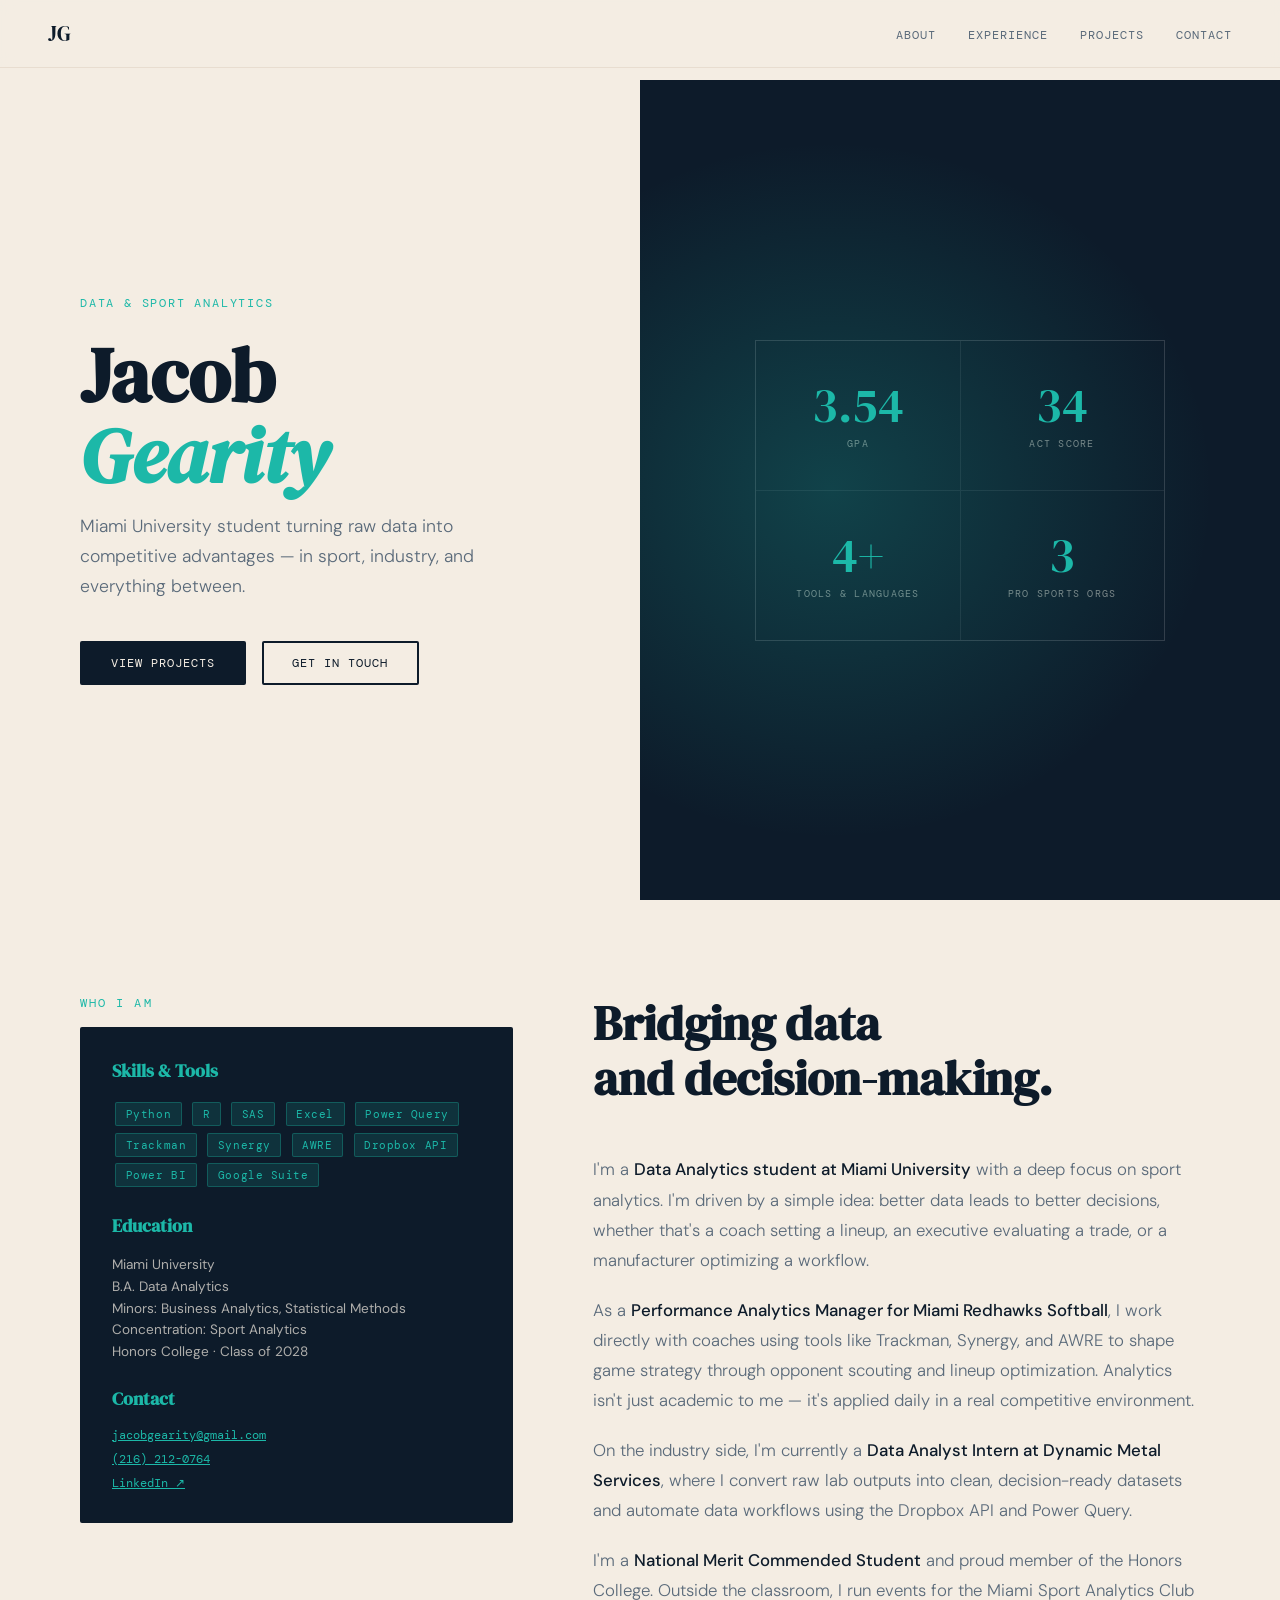
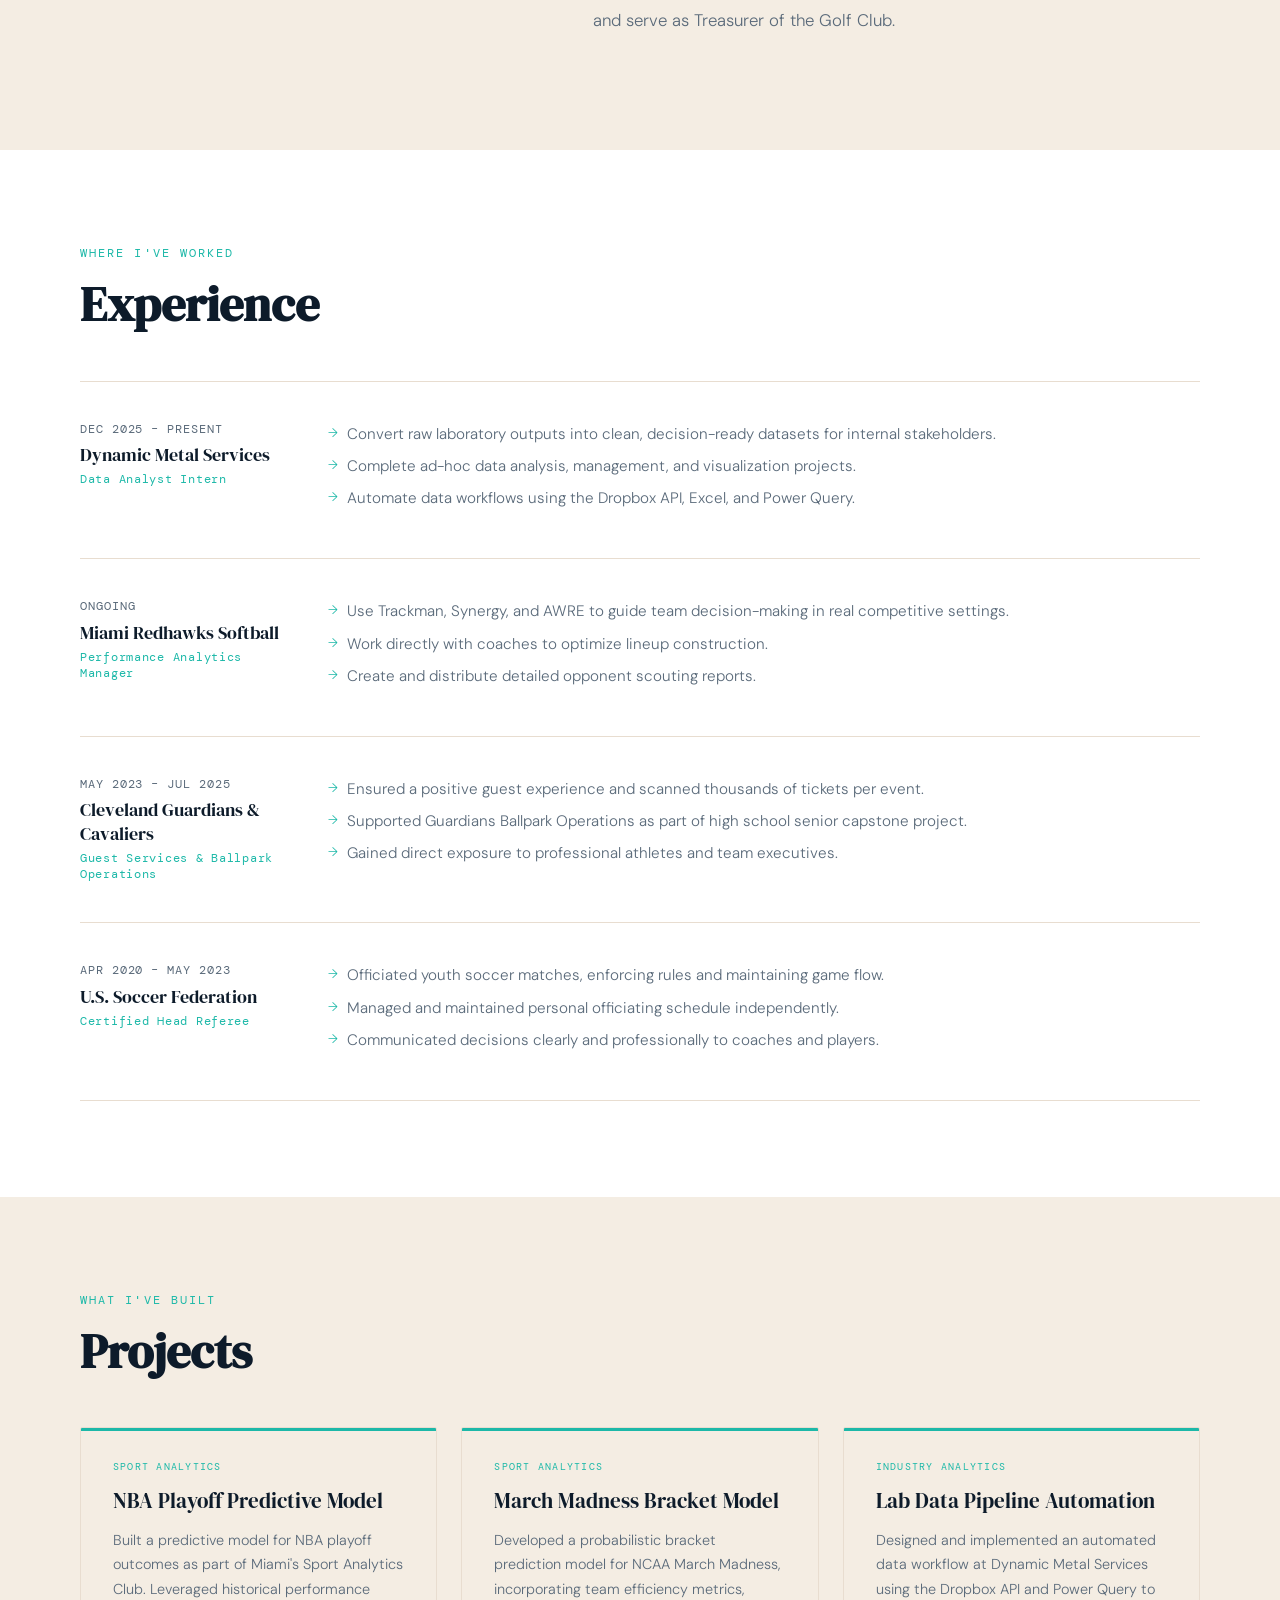
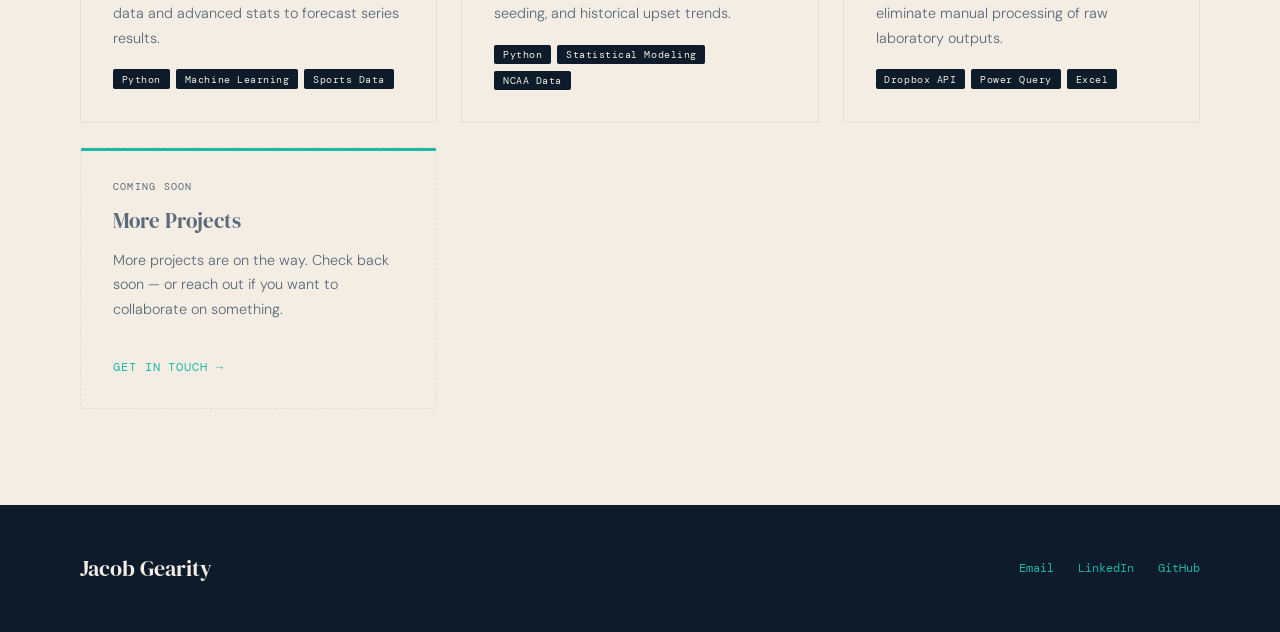
==== index.html @ 53c6bdc8 "Add files via upload" ====
<!DOCTYPE html>
<html lang="en">
<head>
  <meta charset="UTF-8" />
  <meta name="viewport" content="width=device-width, initial-scale=1.0"/>
  <title>Jacob Gearity — Data & Sport Analytics</title>
  <link rel="preconnect" href="https://fonts.googleapis.com">
  <link href="https://fonts.googleapis.com/css2?family=DM+Serif+Display:ital@0;1&family=DM+Mono:wght@400;500&family=DM+Sans:wght@300;400;500&display=swap" rel="stylesheet">
  <style>
    :root {
      --navy: #0d1b2a;
      --navy-mid: #1a2e42;
      --teal: #1cb8a8;
      --teal-dim: #0e7a6e;
      --sand: #f4ede3;
      --sand-dark: #e8ddd0;
      --red: #c0392b;
      --text: #0d1b2a;
      --muted: #5a6a7a;
    }

    *, *::before, *::after { box-sizing: border-box; margin: 0; padding: 0; }

    html { scroll-behavior: smooth; }

    body {
      font-family: 'DM Sans', sans-serif;
      background: var(--sand);
      color: var(--text);
      overflow-x: hidden;
    }

    /* NAV */
    nav {
      position: fixed; top: 0; left: 0; right: 0; z-index: 100;
      display: flex; justify-content: space-between; align-items: center;
      padding: 1.2rem 3rem;
      background: rgba(244, 237, 227, 0.92);
      backdrop-filter: blur(8px);
      border-bottom: 1px solid var(--sand-dark);
    }
    .nav-logo {
      font-family: 'DM Serif Display', serif;
      font-size: 1.3rem;
      color: var(--navy);
      text-decoration: none;
    }
    .nav-links { display: flex; gap: 2rem; list-style: none; }
    .nav-links a {
      font-family: 'DM Mono', monospace;
      font-size: 0.78rem;
      color: var(--muted);
      text-decoration: none;
      letter-spacing: 0.08em;
      text-transform: uppercase;
      transition: color 0.2s;
    }
    .nav-links a:hover { color: var(--teal); }

    /* HERO */
    .hero {
      min-height: 100vh;
      display: grid;
      grid-template-columns: 1fr 1fr;
      padding-top: 5rem;
    }
    .hero-text {
      display: flex; flex-direction: column; justify-content: center;
      padding: 5rem 3rem 5rem 5rem;
    }
    .hero-eyebrow {
      font-family: 'DM Mono', monospace;
      font-size: 0.75rem;
      letter-spacing: 0.15em;
      text-transform: uppercase;
      color: var(--teal);
      margin-bottom: 1.5rem;
    }
    .hero-name {
      font-family: 'DM Serif Display', serif;
      font-size: clamp(3.5rem, 6vw, 5.5rem);
      line-height: 1.05;
      color: var(--navy);
      margin-bottom: 1rem;
    }
    .hero-name em {
      font-style: italic;
      color: var(--teal);
    }
    .hero-sub {
      font-size: 1.1rem;
      color: var(--muted);
      font-weight: 300;
      line-height: 1.7;
      max-width: 420px;
      margin-bottom: 2.5rem;
    }
    .hero-ctas { display: flex; gap: 1rem; flex-wrap: wrap; }
    .btn {
      display: inline-block;
      padding: 0.75rem 1.8rem;
      border-radius: 2px;
      font-family: 'DM Mono', monospace;
      font-size: 0.78rem;
      letter-spacing: 0.08em;
      text-transform: uppercase;
      text-decoration: none;
      transition: all 0.2s;
      cursor: pointer;
    }
    .btn-primary {
      background: var(--navy);
      color: var(--sand);
      border: 2px solid var(--navy);
    }
    .btn-primary:hover { background: var(--teal); border-color: var(--teal); }
    .btn-outline {
      background: transparent;
      color: var(--navy);
      border: 2px solid var(--navy);
    }
    .btn-outline:hover { background: var(--navy); color: var(--sand); }

    .hero-visual {
      background: var(--navy);
      display: flex; align-items: center; justify-content: center;
      position: relative; overflow: hidden;
    }
    .hero-visual::before {
      content: '';
      position: absolute; inset: 0;
      background: radial-gradient(ellipse at 30% 50%, rgba(28,184,168,0.25) 0%, transparent 60%);
    }
    .stat-grid {
      display: grid; grid-template-columns: 1fr 1fr; gap: 1px;
      background: rgba(255,255,255,0.08);
      border: 1px solid rgba(255,255,255,0.08);
    }
    .stat-cell {
      padding: 2.5rem;
      background: var(--navy);
      text-align: center;
    }
    .stat-num {
      font-family: 'DM Serif Display', serif;
      font-size: 3rem;
      color: var(--teal);
      line-height: 1;
      display: block;
    }
    .stat-label {
      font-family: 'DM Mono', monospace;
      font-size: 0.65rem;
      letter-spacing: 0.12em;
      text-transform: uppercase;
      color: rgba(244,237,227,0.5);
      margin-top: 0.5rem;
      display: block;
    }

    /* SECTIONS */
    section { padding: 6rem 5rem; }
    section:nth-child(even) { background: white; }

    .section-label {
      font-family: 'DM Mono', monospace;
      font-size: 0.72rem;
      letter-spacing: 0.18em;
      text-transform: uppercase;
      color: var(--teal);
      margin-bottom: 1rem;
    }
    .section-title {
      font-family: 'DM Serif Display', serif;
      font-size: clamp(2rem, 4vw, 3rem);
      color: var(--navy);
      margin-bottom: 3rem;
      line-height: 1.15;
    }

    /* ABOUT */
    .about-grid { display: grid; grid-template-columns: 1fr 1.4fr; gap: 5rem; align-items: start; }
    .about-aside {}
    .about-card {
      background: var(--navy);
      color: var(--sand);
      padding: 2rem;
      border-radius: 2px;
    }
    .about-card h3 {
      font-family: 'DM Serif Display', serif;
      font-size: 1.1rem;
      margin-bottom: 1rem;
      color: var(--teal);
    }
    .skill-tag {
      display: inline-block;
      background: rgba(28,184,168,0.15);
      border: 1px solid rgba(28,184,168,0.3);
      color: var(--teal);
      font-family: 'DM Mono', monospace;
      font-size: 0.7rem;
      padding: 0.25rem 0.6rem;
      border-radius: 2px;
      margin: 0.2rem;
      letter-spacing: 0.05em;
    }
    .about-body p {
      font-size: 1.05rem;
      line-height: 1.8;
      color: var(--muted);
      margin-bottom: 1.2rem;
      font-weight: 300;
    }
    .about-body p strong { color: var(--text); font-weight: 500; }
    .contact-line {
      font-family: 'DM Mono', monospace;
      font-size: 0.78rem;
      color: var(--teal);
      margin-top: 0.5rem;
      display: block;
    }

    /* EXPERIENCE */
    .exp-list { display: flex; flex-direction: column; gap: 0; }
    .exp-item {
      display: grid;
      grid-template-columns: 200px 1fr;
      gap: 3rem;
      padding: 2.5rem 0;
      border-bottom: 1px solid var(--sand-dark);
      animation: fadeUp 0.5s ease both;
    }
    .exp-item:first-child { border-top: 1px solid var(--sand-dark); }
    .exp-meta {}
    .exp-date {
      font-family: 'DM Mono', monospace;
      font-size: 0.72rem;
      letter-spacing: 0.08em;
      color: var(--muted);
      text-transform: uppercase;
    }
    .exp-org {
      font-family: 'DM Serif Display', serif;
      font-size: 1.1rem;
      color: var(--navy);
      margin-top: 0.4rem;
    }
    .exp-title {
      font-family: 'DM Mono', monospace;
      font-size: 0.75rem;
      color: var(--teal);
      letter-spacing: 0.06em;
      margin-top: 0.25rem;
    }
    .exp-body ul { list-style: none; padding: 0; }
    .exp-body li {
      font-size: 0.95rem;
      line-height: 1.7;
      color: var(--muted);
      font-weight: 300;
      padding-left: 1.2rem;
      position: relative;
      margin-bottom: 0.4rem;
    }
    .exp-body li::before {
      content: '→';
      position: absolute; left: 0;
      color: var(--teal);
      font-size: 0.8rem;
    }

    /* PROJECTS */
    .projects-grid { display: grid; grid-template-columns: repeat(auto-fit, minmax(300px, 1fr)); gap: 1.5rem; }
    .project-card {
      background: var(--sand);
      border: 1px solid var(--sand-dark);
      padding: 2rem;
      border-radius: 2px;
      transition: transform 0.2s, box-shadow 0.2s;
      position: relative;
      overflow: hidden;
    }
    .project-card:hover { transform: translateY(-4px); box-shadow: 0 12px 40px rgba(13,27,42,0.12); }
    .project-card::before {
      content: '';
      position: absolute; top: 0; left: 0; right: 0;
      height: 3px;
      background: var(--teal);
    }
    .project-tag {
      font-family: 'DM Mono', monospace;
      font-size: 0.65rem;
      letter-spacing: 0.12em;
      text-transform: uppercase;
      color: var(--teal);
      margin-bottom: 0.8rem;
    }
    .project-title {
      font-family: 'DM Serif Display', serif;
      font-size: 1.3rem;
      color: var(--navy);
      margin-bottom: 0.8rem;
    }
    .project-desc {
      font-size: 0.9rem;
      line-height: 1.7;
      color: var(--muted);
      font-weight: 300;
      margin-bottom: 1.2rem;
    }
    .project-tech { display: flex; gap: 0.4rem; flex-wrap: wrap; }
    .tech-pill {
      font-family: 'DM Mono', monospace;
      font-size: 0.65rem;
      background: var(--navy);
      color: var(--sand);
      padding: 0.2rem 0.55rem;
      border-radius: 2px;
      letter-spacing: 0.05em;
    }
    .project-link {
      display: inline-block;
      margin-top: 1.2rem;
      font-family: 'DM Mono', monospace;
      font-size: 0.72rem;
      color: var(--teal);
      text-decoration: none;
      letter-spacing: 0.08em;
      text-transform: uppercase;
      border-bottom: 1px solid transparent;
      transition: border-color 0.2s;
    }
    .project-link:hover { border-color: var(--teal); }

    /* FOOTER */
    footer {
      background: var(--navy);
      color: rgba(244,237,227,0.6);
      padding: 3rem 5rem;
      display: flex;
      justify-content: space-between;
      align-items: center;
    }
    footer a {
      color: var(--teal);
      text-decoration: none;
      font-family: 'DM Mono', monospace;
      font-size: 0.78rem;
    }
    .footer-name {
      font-family: 'DM Serif Display', serif;
      font-size: 1.4rem;
      color: var(--sand);
    }
    .footer-links { display: flex; gap: 1.5rem; }

    @keyframes fadeUp {
      from { opacity: 0; transform: translateY(20px); }
      to { opacity: 1; transform: translateY(0); }
    }

    @media (max-width: 768px) {
      nav { padding: 1rem 1.5rem; }
      .hero { grid-template-columns: 1fr; }
      .hero-visual { display: none; }
      .hero-text { padding: 6rem 1.5rem 3rem; }
      section { padding: 4rem 1.5rem; }
      .about-grid { grid-template-columns: 1fr; gap: 2rem; }
      .exp-item { grid-template-columns: 1fr; gap: 0.5rem; }
      footer { flex-direction: column; gap: 1.5rem; text-align: center; padding: 2rem 1.5rem; }
      .footer-links { justify-content: center; }
    }
  </style>
</head>
<body>

  <nav>
    <a href="#" class="nav-logo">JG</a>
    <ul class="nav-links">
      <li><a href="#about">About</a></li>
      <li><a href="#experience">Experience</a></li>
      <li><a href="#projects">Projects</a></li>
      <li><a href="mailto:jacobgearity@gmail.com">Contact</a></li>
    </ul>
  </nav>

  <!-- HERO -->
  <div class="hero">
    <div class="hero-text">
      <p class="hero-eyebrow">Data & Sport Analytics</p>
      <h1 class="hero-name">Jacob<br><em>Gearity</em></h1>
      <p class="hero-sub">
        Miami University student turning raw data into competitive advantages — in sport, industry, and everything between.
      </p>
      <div class="hero-ctas">
        <a href="#projects" class="btn btn-primary">View Projects</a>
        <a href="mailto:jacobgearity@gmail.com" class="btn btn-outline">Get in Touch</a>
      </div>
    </div>
    <div class="hero-visual">
      <div class="stat-grid">
        <div class="stat-cell">
          <span class="stat-num">3.54</span>
          <span class="stat-label">GPA</span>
        </div>
        <div class="stat-cell">
          <span class="stat-num">34</span>
          <span class="stat-label">ACT Score</span>
        </div>
        <div class="stat-cell">
          <span class="stat-num">4+</span>
          <span class="stat-label">Tools & Languages</span>
        </div>
        <div class="stat-cell">
          <span class="stat-num">3</span>
          <span class="stat-label">Pro Sports Orgs</span>
        </div>
      </div>
    </div>
  </div>

  <!-- ABOUT -->
  <section id="about">
    <div class="about-grid">
      <div class="about-aside">
        <p class="section-label">Who I Am</p>
        <div class="about-card">
          <h3>Skills & Tools</h3>
          <div>
            <span class="skill-tag">Python</span>
            <span class="skill-tag">R</span>
            <span class="skill-tag">SAS</span>
            <span class="skill-tag">Excel</span>
            <span class="skill-tag">Power Query</span>
            <span class="skill-tag">Trackman</span>
            <span class="skill-tag">Synergy</span>
            <span class="skill-tag">AWRE</span>
            <span class="skill-tag">Dropbox API</span>
            <span class="skill-tag">Power BI</span>
            <span class="skill-tag">Google Suite</span>
          </div>
          <h3 style="margin-top:1.5rem;">Education</h3>
          <p style="font-size:0.85rem; color: rgba(244,237,227,0.7); line-height:1.6;">
            Miami University<br>
            B.A. Data Analytics<br>
            Minors: Business Analytics, Statistical Methods<br>
            Concentration: Sport Analytics<br>
            Honors College · Class of 2028
          </p>
          <h3 style="margin-top:1.5rem;">Contact</h3>
          <a href="mailto:jacobgearity@gmail.com" class="contact-line">jacobgearity@gmail.com</a>
          <a href="tel:2162120764" class="contact-line">(216) 212-0764</a>
          <a href="https://www.linkedin.com/in/jacob-gearity-b93112331/" target="_blank" class="contact-line">LinkedIn ↗</a>
        </div>
      </div>
      <div class="about-body">
        <h2 class="section-title">Bridging data<br>and decision-making.</h2>
        <p>
          I'm a <strong>Data Analytics student at Miami University</strong> with a deep focus on sport analytics. I'm driven by a simple idea: better data leads to better decisions, whether that's a coach setting a lineup, an executive evaluating a trade, or a manufacturer optimizing a workflow.
        </p>
        <p>
          As a <strong>Performance Analytics Manager for Miami Redhawks Softball</strong>, I work directly with coaches using tools like Trackman, Synergy, and AWRE to shape game strategy through opponent scouting and lineup optimization. Analytics isn't just academic to me — it's applied daily in a real competitive environment.
        </p>
        <p>
          On the industry side, I'm currently a <strong>Data Analyst Intern at Dynamic Metal Services</strong>, where I convert raw lab outputs into clean, decision-ready datasets and automate data workflows using the Dropbox API and Power Query.
        </p>
        <p>
          I'm a <strong>National Merit Commended Student</strong> and proud member of the Honors College. Outside the classroom, I run events for the Miami Sport Analytics Club and serve as Treasurer of the Golf Club.
        </p>
      </div>
    </div>
  </section>

  <!-- EXPERIENCE -->
  <section id="experience">
    <p class="section-label">Where I've Worked</p>
    <h2 class="section-title">Experience</h2>
    <div class="exp-list">

      <div class="exp-item">
        <div class="exp-meta">
          <div class="exp-date">Dec 2025 – Present</div>
          <div class="exp-org">Dynamic Metal Services</div>
          <div class="exp-title">Data Analyst Intern</div>
        </div>
        <div class="exp-body">
          <ul>
            <li>Convert raw laboratory outputs into clean, decision-ready datasets for internal stakeholders.</li>
            <li>Complete ad-hoc data analysis, management, and visualization projects.</li>
            <li>Automate data workflows using the Dropbox API, Excel, and Power Query.</li>
          </ul>
        </div>
      </div>

      <div class="exp-item">
        <div class="exp-meta">
          <div class="exp-date">Ongoing</div>
          <div class="exp-org">Miami Redhawks Softball</div>
          <div class="exp-title">Performance Analytics Manager</div>
        </div>
        <div class="exp-body">
          <ul>
            <li>Use Trackman, Synergy, and AWRE to guide team decision-making in real competitive settings.</li>
            <li>Work directly with coaches to optimize lineup construction.</li>
            <li>Create and distribute detailed opponent scouting reports.</li>
          </ul>
        </div>
      </div>

      <div class="exp-item">
        <div class="exp-meta">
          <div class="exp-date">May 2023 – Jul 2025</div>
          <div class="exp-org">Cleveland Guardians &amp; Cavaliers</div>
          <div class="exp-title">Guest Services &amp; Ballpark Operations</div>
        </div>
        <div class="exp-body">
          <ul>
            <li>Ensured a positive guest experience and scanned thousands of tickets per event.</li>
            <li>Supported Guardians Ballpark Operations as part of high school senior capstone project.</li>
            <li>Gained direct exposure to professional athletes and team executives.</li>
          </ul>
        </div>
      </div>

      <div class="exp-item">
        <div class="exp-meta">
          <div class="exp-date">Apr 2020 – May 2023</div>
          <div class="exp-org">U.S. Soccer Federation</div>
          <div class="exp-title">Certified Head Referee</div>
        </div>
        <div class="exp-body">
          <ul>
            <li>Officiated youth soccer matches, enforcing rules and maintaining game flow.</li>
            <li>Managed and maintained personal officiating schedule independently.</li>
            <li>Communicated decisions clearly and professionally to coaches and players.</li>
          </ul>
        </div>
      </div>

    </div>
  </section>

  <!-- PROJECTS -->
  <section id="projects">
    <p class="section-label">What I've Built</p>
    <h2 class="section-title">Projects</h2>
    <div class="projects-grid">

      <div class="project-card">
        <div class="project-tag">Sport Analytics</div>
        <div class="project-title">NBA Playoff Predictive Model</div>
        <p class="project-desc">
          Built a predictive model for NBA playoff outcomes as part of Miami's Sport Analytics Club. Leveraged historical performance data and advanced stats to forecast series results.
        </p>
        <div class="project-tech">
          <span class="tech-pill">Python</span>
          <span class="tech-pill">Machine Learning</span>
          <span class="tech-pill">Sports Data</span>
        </div>
        <!-- <a href="#" class="project-link">View on GitHub ↗</a> -->
      </div>

      <div class="project-card">
        <div class="project-tag">Sport Analytics</div>
        <div class="project-title">March Madness Bracket Model</div>
        <p class="project-desc">
          Developed a probabilistic bracket prediction model for NCAA March Madness, incorporating team efficiency metrics, seeding, and historical upset trends.
        </p>
        <div class="project-tech">
          <span class="tech-pill">Python</span>
          <span class="tech-pill">Statistical Modeling</span>
          <span class="tech-pill">NCAA Data</span>
        </div>
        <!-- <a href="#" class="project-link">View on GitHub ↗</a> -->
      </div>

      <div class="project-card">
        <div class="project-tag">Industry Analytics</div>
        <div class="project-title">Lab Data Pipeline Automation</div>
        <p class="project-desc">
          Designed and implemented an automated data workflow at Dynamic Metal Services using the Dropbox API and Power Query to eliminate manual processing of raw laboratory outputs.
        </p>
        <div class="project-tech">
          <span class="tech-pill">Dropbox API</span>
          <span class="tech-pill">Power Query</span>
          <span class="tech-pill">Excel</span>
        </div>
      </div>

      <div class="project-card" style="border-style: dashed; border-color: var(--sand-dark); background: transparent;">
        <div class="project-tag" style="color: var(--muted);">Coming Soon</div>
        <div class="project-title" style="color: var(--muted);">More Projects</div>
        <p class="project-desc">
          More projects are on the way. Check back soon — or reach out if you want to collaborate on something.
        </p>
        <a href="mailto:jacobgearity@gmail.com" class="project-link">Get in Touch →</a>
      </div>

    </div>
  </section>

  <!-- FOOTER -->
  <footer>
    <div class="footer-name">Jacob Gearity</div>
    <div class="footer-links">
      <a href="mailto:jacobgearity@gmail.com">Email</a>
      <a href="https://www.linkedin.com/in/jacob-gearity-b93112331/" target="_blank">LinkedIn</a>
      <a href="https://github.com/" target="_blank">GitHub</a>
    </div>
  </footer>

</body>
</html>
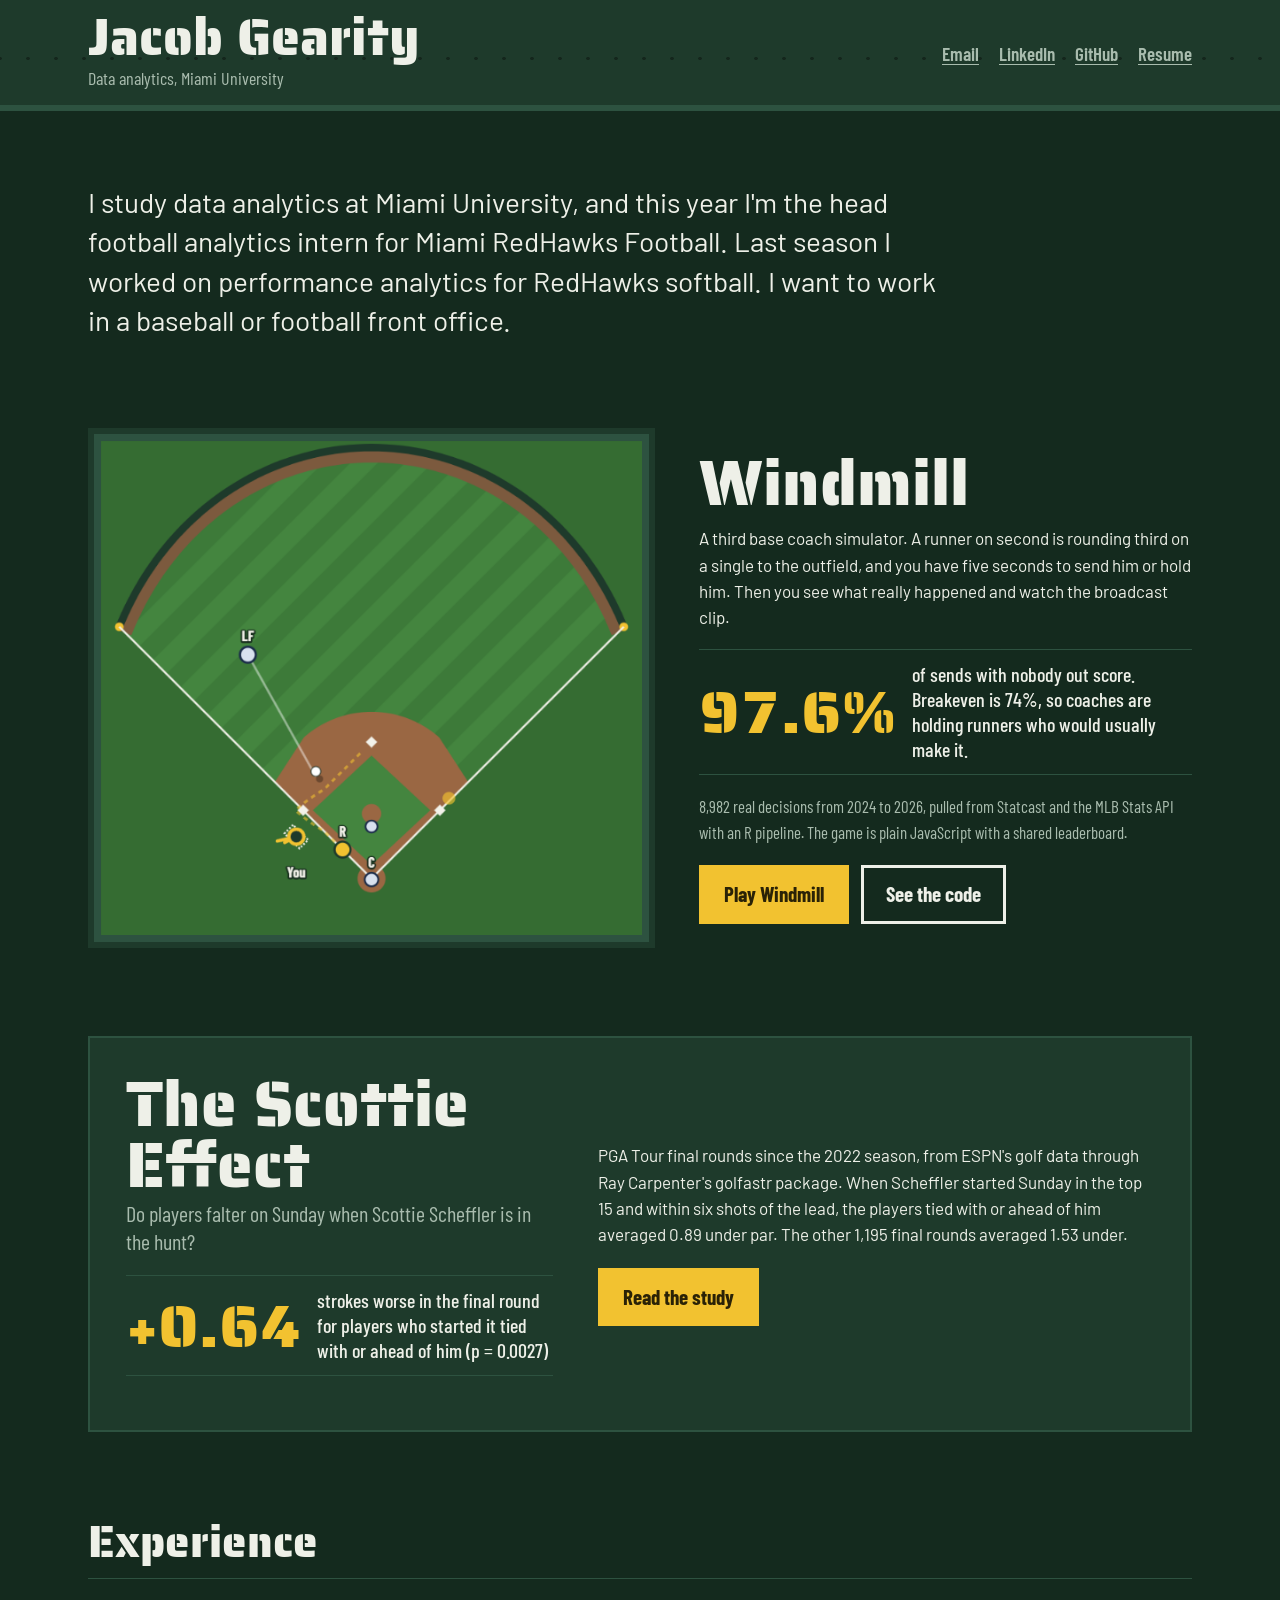
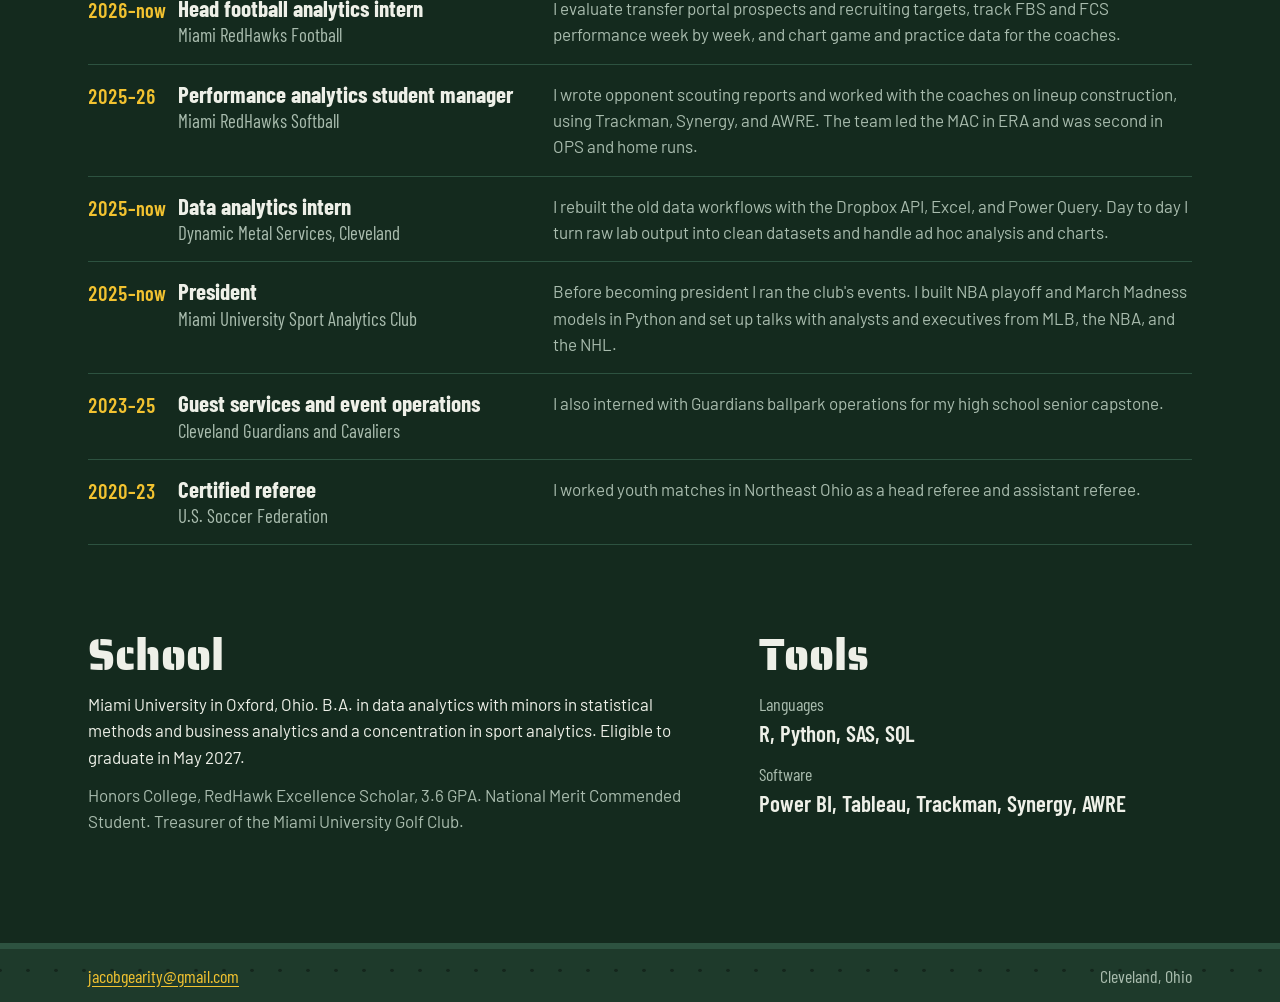
==== commit 88b11381: "Rebuild the site in Windmill's style and add the Scottie Effect Replace the single-page template wit" ====
--- a/index.html
+++ b/index.html
@@ -1,614 +1,134 @@
-<!DOCTYPE html>
+<!doctype html>
 <html lang="en">
 <head>
-  <meta charset="UTF-8" />
-  <meta name="viewport" content="width=device-width, initial-scale=1.0"/>
-  <title>Jacob Gearity — Data & Sport Analytics</title>
+  <meta charset="utf-8">
+  <meta name="viewport" content="width=device-width, initial-scale=1">
+  <title>Jacob Gearity</title>
+  <meta name="description" content="Data analytics student at Miami University and head football analytics intern for Miami RedHawks Football. Projects include Windmill, a third base coach simulator, and the Scottie Effect.">
+  <meta name="theme-color" content="#1e3a2b">
+  <link rel="canonical" href="https://gearity.github.io/">
+  <meta property="og:type" content="website">
+  <meta property="og:url" content="https://gearity.github.io/">
+  <meta property="og:title" content="Jacob Gearity">
+  <meta property="og:description" content="Data analytics at Miami University. Head football analytics intern for Miami RedHawks Football. Projects include Windmill, a third base coach simulator.">
+  <meta property="og:image" content="https://gearity.github.io/og-image.png">
+  <meta property="og:image:width" content="1200">
+  <meta property="og:image:height" content="630">
+  <meta name="twitter:card" content="summary_large_image">
+  <link rel="icon" href="favicon.svg" type="image/svg+xml">
   <link rel="preconnect" href="https://fonts.googleapis.com">
-  <link href="https://fonts.googleapis.com/css2?family=DM+Serif+Display:ital@0;1&family=DM+Mono:wght@400;500&family=DM+Sans:wght@300;400;500&display=swap" rel="stylesheet">
-  <style>
-    :root {
-      --navy: #0d1b2a;
-      --navy-mid: #1a2e42;
-      --teal: #1cb8a8;
-      --teal-dim: #0e7a6e;
-      --sand: #f4ede3;
-      --sand-dark: #e8ddd0;
-      --red: #c0392b;
-      --text: #0d1b2a;
-      --muted: #5a6a7a;
-    }
-
-    *, *::before, *::after { box-sizing: border-box; margin: 0; padding: 0; }
-
-    html { scroll-behavior: smooth; }
-
-    body {
-      font-family: 'DM Sans', sans-serif;
-      background: var(--sand);
-      color: var(--text);
-      overflow-x: hidden;
-    }
-
-    /* NAV */
-    nav {
-      position: fixed; top: 0; left: 0; right: 0; z-index: 100;
-      display: flex; justify-content: space-between; align-items: center;
-      padding: 1.2rem 3rem;
-      background: rgba(244, 237, 227, 0.92);
-      backdrop-filter: blur(8px);
-      border-bottom: 1px solid var(--sand-dark);
-    }
-    .nav-logo {
-      font-family: 'DM Serif Display', serif;
-      font-size: 1.3rem;
-      color: var(--navy);
-      text-decoration: none;
-    }
-    .nav-links { display: flex; gap: 2rem; list-style: none; }
-    .nav-links a {
-      font-family: 'DM Mono', monospace;
-      font-size: 0.78rem;
-      color: var(--muted);
-      text-decoration: none;
-      letter-spacing: 0.08em;
-      text-transform: uppercase;
-      transition: color 0.2s;
-    }
-    .nav-links a:hover { color: var(--teal); }
-
-    /* HERO */
-    .hero {
-      min-height: 100vh;
-      display: grid;
-      grid-template-columns: 1fr 1fr;
-      padding-top: 5rem;
-    }
-    .hero-text {
-      display: flex; flex-direction: column; justify-content: center;
-      padding: 5rem 3rem 5rem 5rem;
-    }
-    .hero-eyebrow {
-      font-family: 'DM Mono', monospace;
-      font-size: 0.75rem;
-      letter-spacing: 0.15em;
-      text-transform: uppercase;
-      color: var(--teal);
-      margin-bottom: 1.5rem;
-    }
-    .hero-name {
-      font-family: 'DM Serif Display', serif;
-      font-size: clamp(3.5rem, 6vw, 5.5rem);
-      line-height: 1.05;
-      color: var(--navy);
-      margin-bottom: 1rem;
-    }
-    .hero-name em {
-      font-style: italic;
-      color: var(--teal);
-    }
-    .hero-sub {
-      font-size: 1.1rem;
-      color: var(--muted);
-      font-weight: 300;
-      line-height: 1.7;
-      max-width: 420px;
-      margin-bottom: 2.5rem;
-    }
-    .hero-ctas { display: flex; gap: 1rem; flex-wrap: wrap; }
-    .btn {
-      display: inline-block;
-      padding: 0.75rem 1.8rem;
-      border-radius: 2px;
-      font-family: 'DM Mono', monospace;
-      font-size: 0.78rem;
-      letter-spacing: 0.08em;
-      text-transform: uppercase;
-      text-decoration: none;
-      transition: all 0.2s;
-      cursor: pointer;
-    }
-    .btn-primary {
-      background: var(--navy);
-      color: var(--sand);
-      border: 2px solid var(--navy);
-    }
-    .btn-primary:hover { background: var(--teal); border-color: var(--teal); }
-    .btn-outline {
-      background: transparent;
-      color: var(--navy);
-      border: 2px solid var(--navy);
-    }
-    .btn-outline:hover { background: var(--navy); color: var(--sand); }
-
-    .hero-visual {
-      background: var(--navy);
-      display: flex; align-items: center; justify-content: center;
-      position: relative; overflow: hidden;
-    }
-    .hero-visual::before {
-      content: '';
-      position: absolute; inset: 0;
-      background: radial-gradient(ellipse at 30% 50%, rgba(28,184,168,0.25) 0%, transparent 60%);
-    }
-    .stat-grid {
-      display: grid; grid-template-columns: 1fr 1fr; gap: 1px;
-      background: rgba(255,255,255,0.08);
-      border: 1px solid rgba(255,255,255,0.08);
-    }
-    .stat-cell {
-      padding: 2.5rem;
-      background: var(--navy);
-      text-align: center;
-    }
-    .stat-num {
-      font-family: 'DM Serif Display', serif;
-      font-size: 3rem;
-      color: var(--teal);
-      line-height: 1;
-      display: block;
-    }
-    .stat-label {
-      font-family: 'DM Mono', monospace;
-      font-size: 0.65rem;
-      letter-spacing: 0.12em;
-      text-transform: uppercase;
-      color: rgba(244,237,227,0.5);
-      margin-top: 0.5rem;
-      display: block;
-    }
-
-    /* SECTIONS */
-    section { padding: 6rem 5rem; }
-    section:nth-child(even) { background: white; }
-
-    .section-label {
-      font-family: 'DM Mono', monospace;
-      font-size: 0.72rem;
-      letter-spacing: 0.18em;
-      text-transform: uppercase;
-      color: var(--teal);
-      margin-bottom: 1rem;
-    }
-    .section-title {
-      font-family: 'DM Serif Display', serif;
-      font-size: clamp(2rem, 4vw, 3rem);
-      color: var(--navy);
-      margin-bottom: 3rem;
-      line-height: 1.15;
-    }
-
-    /* ABOUT */
-    .about-grid { display: grid; grid-template-columns: 1fr 1.4fr; gap: 5rem; align-items: start; }
-    .about-aside {}
-    .about-card {
-      background: var(--navy);
-      color: var(--sand);
-      padding: 2rem;
-      border-radius: 2px;
-    }
-    .about-card h3 {
-      font-family: 'DM Serif Display', serif;
-      font-size: 1.1rem;
-      margin-bottom: 1rem;
-      color: var(--teal);
-    }
-    .skill-tag {
-      display: inline-block;
-      background: rgba(28,184,168,0.15);
-      border: 1px solid rgba(28,184,168,0.3);
-      color: var(--teal);
-      font-family: 'DM Mono', monospace;
-      font-size: 0.7rem;
-      padding: 0.25rem 0.6rem;
-      border-radius: 2px;
-      margin: 0.2rem;
-      letter-spacing: 0.05em;
-    }
-    .about-body p {
-      font-size: 1.05rem;
-      line-height: 1.8;
-      color: var(--muted);
-      margin-bottom: 1.2rem;
-      font-weight: 300;
-    }
-    .about-body p strong { color: var(--text); font-weight: 500; }
-    .contact-line {
-      font-family: 'DM Mono', monospace;
-      font-size: 0.78rem;
-      color: var(--teal);
-      margin-top: 0.5rem;
-      display: block;
-    }
-
-    /* EXPERIENCE */
-    .exp-list { display: flex; flex-direction: column; gap: 0; }
-    .exp-item {
-      display: grid;
-      grid-template-columns: 200px 1fr;
-      gap: 3rem;
-      padding: 2.5rem 0;
-      border-bottom: 1px solid var(--sand-dark);
-      animation: fadeUp 0.5s ease both;
-    }
-    .exp-item:first-child { border-top: 1px solid var(--sand-dark); }
-    .exp-meta {}
-    .exp-date {
-      font-family: 'DM Mono', monospace;
-      font-size: 0.72rem;
-      letter-spacing: 0.08em;
-      color: var(--muted);
-      text-transform: uppercase;
-    }
-    .exp-org {
-      font-family: 'DM Serif Display', serif;
-      font-size: 1.1rem;
-      color: var(--navy);
-      margin-top: 0.4rem;
-    }
-    .exp-title {
-      font-family: 'DM Mono', monospace;
-      font-size: 0.75rem;
-      color: var(--teal);
-      letter-spacing: 0.06em;
-      margin-top: 0.25rem;
-    }
-    .exp-body ul { list-style: none; padding: 0; }
-    .exp-body li {
-      font-size: 0.95rem;
-      line-height: 1.7;
-      color: var(--muted);
-      font-weight: 300;
-      padding-left: 1.2rem;
-      position: relative;
-      margin-bottom: 0.4rem;
-    }
-    .exp-body li::before {
-      content: '→';
-      position: absolute; left: 0;
-      color: var(--teal);
-      font-size: 0.8rem;
-    }
-
-    /* PROJECTS */
-    .projects-grid { display: grid; grid-template-columns: repeat(auto-fit, minmax(300px, 1fr)); gap: 1.5rem; }
-    .project-card {
-      background: var(--sand);
-      border: 1px solid var(--sand-dark);
-      padding: 2rem;
-      border-radius: 2px;
-      transition: transform 0.2s, box-shadow 0.2s;
-      position: relative;
-      overflow: hidden;
-    }
-    .project-card:hover { transform: translateY(-4px); box-shadow: 0 12px 40px rgba(13,27,42,0.12); }
-    .project-card::before {
-      content: '';
-      position: absolute; top: 0; left: 0; right: 0;
-      height: 3px;
-      background: var(--teal);
-    }
-    .project-tag {
-      font-family: 'DM Mono', monospace;
-      font-size: 0.65rem;
-      letter-spacing: 0.12em;
-      text-transform: uppercase;
-      color: var(--teal);
-      margin-bottom: 0.8rem;
-    }
-    .project-title {
-      font-family: 'DM Serif Display', serif;
-      font-size: 1.3rem;
-      color: var(--navy);
-      margin-bottom: 0.8rem;
-    }
-    .project-desc {
-      font-size: 0.9rem;
-      line-height: 1.7;
-      color: var(--muted);
-      font-weight: 300;
-      margin-bottom: 1.2rem;
-    }
-    .project-tech { display: flex; gap: 0.4rem; flex-wrap: wrap; }
-    .tech-pill {
-      font-family: 'DM Mono', monospace;
-      font-size: 0.65rem;
-      background: var(--navy);
-      color: var(--sand);
-      padding: 0.2rem 0.55rem;
-      border-radius: 2px;
-      letter-spacing: 0.05em;
-    }
-    .project-link {
-      display: inline-block;
-      margin-top: 1.2rem;
-      font-family: 'DM Mono', monospace;
-      font-size: 0.72rem;
-      color: var(--teal);
-      text-decoration: none;
-      letter-spacing: 0.08em;
-      text-transform: uppercase;
-      border-bottom: 1px solid transparent;
-      transition: border-color 0.2s;
-    }
-    .project-link:hover { border-color: var(--teal); }
-
-    /* FOOTER */
-    footer {
-      background: var(--navy);
-      color: rgba(244,237,227,0.6);
-      padding: 3rem 5rem;
-      display: flex;
-      justify-content: space-between;
-      align-items: center;
-    }
-    footer a {
-      color: var(--teal);
-      text-decoration: none;
-      font-family: 'DM Mono', monospace;
-      font-size: 0.78rem;
-    }
-    .footer-name {
-      font-family: 'DM Serif Display', serif;
-      font-size: 1.4rem;
-      color: var(--sand);
-    }
-    .footer-links { display: flex; gap: 1.5rem; }
-
-    @keyframes fadeUp {
-      from { opacity: 0; transform: translateY(20px); }
-      to { opacity: 1; transform: translateY(0); }
-    }
-
-    @media (max-width: 768px) {
-      nav { padding: 1rem 1.5rem; }
-      .hero { grid-template-columns: 1fr; }
-      .hero-visual { display: none; }
-      .hero-text { padding: 6rem 1.5rem 3rem; }
-      section { padding: 4rem 1.5rem; }
-      .about-grid { grid-template-columns: 1fr; gap: 2rem; }
-      .exp-item { grid-template-columns: 1fr; gap: 0.5rem; }
-      footer { flex-direction: column; gap: 1.5rem; text-align: center; padding: 2rem 1.5rem; }
-      .footer-links { justify-content: center; }
-    }
-  </style>
+  <link rel="preconnect" href="https://fonts.gstatic.com" crossorigin>
+  <link href="https://fonts.googleapis.com/css2?family=Barlow:wght@400;500;600&family=Barlow+Condensed:wght@500;600;700&family=Saira+Stencil+One&display=swap" rel="stylesheet">
+  <link rel="stylesheet" href="css/style.css">
 </head>
 <body>
+  <header class="board">
+    <div>
+      <h1 class="brand-name">Jacob Gearity</h1>
+      <p class="brand-sub">Data analytics, Miami University</p>
+    </div>
+    <ul class="links">
+      <li><a href="mailto:jacobgearity@gmail.com">Email</a></li>
+      <li><a href="https://www.linkedin.com/in/jacob-gearity/">LinkedIn</a></li>
+      <li><a href="https://github.com/gearity">GitHub</a></li>
+      <li><a href="jacob-gearity-resume.pdf">Resume</a></li>
+    </ul>
+  </header>
 
-  <nav>
-    <a href="#" class="nav-logo">JG</a>
-    <ul class="nav-links">
-      <li><a href="#about">About</a></li>
-      <li><a href="#experience">Experience</a></li>
-      <li><a href="#projects">Projects</a></li>
-      <li><a href="mailto:jacobgearity@gmail.com">Contact</a></li>
-    </ul>
-  </nav>
+  <main class="home">
+    <p class="lede">I study data analytics at Miami University, and this year I'm the head football analytics intern for Miami RedHawks Football. Last season I worked on performance analytics for RedHawks softball. I want to work in a baseball or football front office.</p>
 
-  <!-- HERO -->
-  <div class="hero">
-    <div class="hero-text">
-      <p class="hero-eyebrow">Data & Sport Analytics</p>
-      <h1 class="hero-name">Jacob<br><em>Gearity</em></h1>
-      <p class="hero-sub">
-        Miami University student turning raw data into competitive advantages — in sport, industry, and everything between.
-      </p>
-      <div class="hero-ctas">
-        <a href="#projects" class="btn btn-primary">View Projects</a>
-        <a href="mailto:jacobgearity@gmail.com" class="btn btn-outline">Get in Touch</a>
-      </div>
-    </div>
-    <div class="hero-visual">
-      <div class="stat-grid">
-        <div class="stat-cell">
-          <span class="stat-num">3.54</span>
-          <span class="stat-label">GPA</span>
+    <section class="project" aria-labelledby="windmill">
+      <a class="shot" href="https://gearity.github.io/windmill/">
+        <img src="img/windmill-field.png" width="626" height="574" alt="Windmill's field view: the runner heads home from third as the throw comes in from left field">
+      </a>
+      <div>
+        <h2 class="project-name" id="windmill">Windmill</h2>
+        <p class="plain">A third base coach simulator. A runner on second is rounding third on a single to the outfield, and you have five seconds to send him or hold him. Then you see what really happened and watch the broadcast clip.</p>
+        <div class="finding">
+          <b>97.6%</b>
+          <span>of sends with nobody out score. Breakeven is 74%, so coaches are holding runners who would usually make it.</span>
         </div>
-        <div class="stat-cell">
-          <span class="stat-num">34</span>
-          <span class="stat-label">ACT Score</span>
-        </div>
-        <div class="stat-cell">
-          <span class="stat-num">4+</span>
-          <span class="stat-label">Tools & Languages</span>
-        </div>
-        <div class="stat-cell">
-          <span class="stat-num">3</span>
-          <span class="stat-label">Pro Sports Orgs</span>
+        <p class="stack">8,982 real decisions from 2024 to 2026, pulled from Statcast and the MLB Stats API with an R pipeline. The game is plain JavaScript with a shared leaderboard.</p>
+        <div class="actions">
+          <a class="call call-send" href="https://gearity.github.io/windmill/">Play Windmill</a>
+          <a class="call call-hold" href="https://github.com/gearity/windmill">See the code</a>
         </div>
       </div>
-    </div>
-  </div>
+    </section>
 
-  <!-- ABOUT -->
-  <section id="about">
-    <div class="about-grid">
-      <div class="about-aside">
-        <p class="section-label">Who I Am</p>
-        <div class="about-card">
-          <h3>Skills & Tools</h3>
-          <div>
-            <span class="skill-tag">Python</span>
-            <span class="skill-tag">R</span>
-            <span class="skill-tag">SAS</span>
-            <span class="skill-tag">Excel</span>
-            <span class="skill-tag">Power Query</span>
-            <span class="skill-tag">Trackman</span>
-            <span class="skill-tag">Synergy</span>
-            <span class="skill-tag">AWRE</span>
-            <span class="skill-tag">Dropbox API</span>
-            <span class="skill-tag">Power BI</span>
-            <span class="skill-tag">Google Suite</span>
-          </div>
-          <h3 style="margin-top:1.5rem;">Education</h3>
-          <p style="font-size:0.85rem; color: rgba(244,237,227,0.7); line-height:1.6;">
-            Miami University<br>
-            B.A. Data Analytics<br>
-            Minors: Business Analytics, Statistical Methods<br>
-            Concentration: Sport Analytics<br>
-            Honors College · Class of 2028
-          </p>
-          <h3 style="margin-top:1.5rem;">Contact</h3>
-          <a href="mailto:jacobgearity@gmail.com" class="contact-line">jacobgearity@gmail.com</a>
-          <a href="tel:2162120764" class="contact-line">(216) 212-0764</a>
-          <a href="https://www.linkedin.com/in/jacob-gearity-b93112331/" target="_blank" class="contact-line">LinkedIn ↗</a>
+    <section class="project study" aria-labelledby="scottie">
+      <div>
+        <h2 class="project-name" id="scottie">The Scottie Effect</h2>
+        <p class="study-q">Do players falter on Sunday when Scottie Scheffler is in the hunt?</p>
+        <div class="finding">
+          <b>+0.64</b>
+          <span>strokes worse in the final round for players who started it tied with or ahead of him (p = 0.0027)</span>
         </div>
       </div>
-      <div class="about-body">
-        <h2 class="section-title">Bridging data<br>and decision-making.</h2>
-        <p>
-          I'm a <strong>Data Analytics student at Miami University</strong> with a deep focus on sport analytics. I'm driven by a simple idea: better data leads to better decisions, whether that's a coach setting a lineup, an executive evaluating a trade, or a manufacturer optimizing a workflow.
-        </p>
-        <p>
-          As a <strong>Performance Analytics Manager for Miami Redhawks Softball</strong>, I work directly with coaches using tools like Trackman, Synergy, and AWRE to shape game strategy through opponent scouting and lineup optimization. Analytics isn't just academic to me — it's applied daily in a real competitive environment.
-        </p>
-        <p>
-          On the industry side, I'm currently a <strong>Data Analyst Intern at Dynamic Metal Services</strong>, where I convert raw lab outputs into clean, decision-ready datasets and automate data workflows using the Dropbox API and Power Query.
-        </p>
-        <p>
-          I'm a <strong>National Merit Commended Student</strong> and proud member of the Honors College. Outside the classroom, I run events for the Miami Sport Analytics Club and serve as Treasurer of the Golf Club.
-        </p>
-      </div>
-    </div>
-  </section>
-
-  <!-- EXPERIENCE -->
-  <section id="experience">
-    <p class="section-label">Where I've Worked</p>
-    <h2 class="section-title">Experience</h2>
-    <div class="exp-list">
-
-      <div class="exp-item">
-        <div class="exp-meta">
-          <div class="exp-date">Dec 2025 – Present</div>
-          <div class="exp-org">Dynamic Metal Services</div>
-          <div class="exp-title">Data Analyst Intern</div>
-        </div>
-        <div class="exp-body">
-          <ul>
-            <li>Convert raw laboratory outputs into clean, decision-ready datasets for internal stakeholders.</li>
-            <li>Complete ad-hoc data analysis, management, and visualization projects.</li>
-            <li>Automate data workflows using the Dropbox API, Excel, and Power Query.</li>
-          </ul>
+      <div>
+        <p class="plain">PGA Tour final rounds since the 2022 season, from ESPN's golf data through Ray Carpenter's golfastr package. When Scheffler started Sunday in the top 15 and within six shots of the lead, the players tied with or ahead of him averaged 0.89 under par. The other 1,195 final rounds averaged 1.53 under.</p>
+        <div class="actions">
+          <a class="call call-send" href="scottie-effect.html">Read the study</a>
         </div>
       </div>
+    </section>
 
-      <div class="exp-item">
-        <div class="exp-meta">
-          <div class="exp-date">Ongoing</div>
-          <div class="exp-org">Miami Redhawks Softball</div>
-          <div class="exp-title">Performance Analytics Manager</div>
-        </div>
-        <div class="exp-body">
-          <ul>
-            <li>Use Trackman, Synergy, and AWRE to guide team decision-making in real competitive settings.</li>
-            <li>Work directly with coaches to optimize lineup construction.</li>
-            <li>Create and distribute detailed opponent scouting reports.</li>
-          </ul>
-        </div>
-      </div>
+    <h2 class="section-title">Experience</h2>
+    <table class="record">
+      <tr>
+        <td class="when">2026–now</td>
+        <td class="role"><strong>Head football analytics intern</strong><span>Miami RedHawks Football</span></td>
+        <td class="what">I evaluate transfer portal prospects and recruiting targets, track FBS and FCS performance week by week, and chart game and practice data for the coaches.</td>
+      </tr>
+      <tr>
+        <td class="when">2025–26</td>
+        <td class="role"><strong>Performance analytics student manager</strong><span>Miami RedHawks Softball</span></td>
+        <td class="what">I wrote opponent scouting reports and worked with the coaches on lineup construction, using Trackman, Synergy, and AWRE. The team led the MAC in ERA and was second in OPS and home runs.</td>
+      </tr>
+      <tr>
+        <td class="when">2025–now</td>
+        <td class="role"><strong>Data analytics intern</strong><span>Dynamic Metal Services, Cleveland</span></td>
+        <td class="what">I rebuilt the old data workflows with the Dropbox API, Excel, and Power Query. Day to day I turn raw lab output into clean datasets and handle ad hoc analysis and charts.</td>
+      </tr>
+      <tr>
+        <td class="when">2025–now</td>
+        <td class="role"><strong>President</strong><span>Miami University Sport Analytics Club</span></td>
+        <td class="what">Before becoming president I ran the club's events. I built NBA playoff and March Madness models in Python and set up talks with analysts and executives from MLB, the NBA, and the NHL.</td>
+      </tr>
+      <tr>
+        <td class="when">2023–25</td>
+        <td class="role"><strong>Guest services and event operations</strong><span>Cleveland Guardians and Cavaliers</span></td>
+        <td class="what">I also interned with Guardians ballpark operations for my high school senior capstone.</td>
+      </tr>
+      <tr>
+        <td class="when">2020–23</td>
+        <td class="role"><strong>Certified referee</strong><span>U.S. Soccer Federation</span></td>
+        <td class="what">I worked youth matches in Northeast Ohio as a head referee and assistant referee.</td>
+      </tr>
+    </table>
 
-      <div class="exp-item">
-        <div class="exp-meta">
-          <div class="exp-date">May 2023 – Jul 2025</div>
-          <div class="exp-org">Cleveland Guardians &amp; Cavaliers</div>
-          <div class="exp-title">Guest Services &amp; Ballpark Operations</div>
-        </div>
-        <div class="exp-body">
-          <ul>
-            <li>Ensured a positive guest experience and scanned thousands of tickets per event.</li>
-            <li>Supported Guardians Ballpark Operations as part of high school senior capstone project.</li>
-            <li>Gained direct exposure to professional athletes and team executives.</li>
-          </ul>
-        </div>
-      </div>
+    <div class="school">
+      <section>
+        <h2 class="section-title">School</h2>
+        <p>Miami University in Oxford, Ohio. B.A. in data analytics with minors in statistical methods and business analytics and a concentration in sport analytics. Eligible to graduate in May 2027.</p>
+        <p>Honors College, RedHawk Excellence Scholar, 3.6 GPA. National Merit Commended Student. Treasurer of the Miami University Golf Club.</p>
+      </section>
+      <section>
+        <h2 class="section-title">Tools</h2>
+        <dl class="tools">
+          <dt>Languages</dt>
+          <dd>R, Python, SAS, SQL</dd>
+          <dt>Software</dt>
+          <dd>Power BI, Tableau, Trackman, Synergy, AWRE</dd>
+        </dl>
+      </section>
+    </div>
+  </main>
 
-      <div class="exp-item">
-        <div class="exp-meta">
-          <div class="exp-date">Apr 2020 – May 2023</div>
-          <div class="exp-org">U.S. Soccer Federation</div>
-          <div class="exp-title">Certified Head Referee</div>
-        </div>
-        <div class="exp-body">
-          <ul>
-            <li>Officiated youth soccer matches, enforcing rules and maintaining game flow.</li>
-            <li>Managed and maintained personal officiating schedule independently.</li>
-            <li>Communicated decisions clearly and professionally to coaches and players.</li>
-          </ul>
-        </div>
-      </div>
-
-    </div>
-  </section>
-
-  <!-- PROJECTS -->
-  <section id="projects">
-    <p class="section-label">What I've Built</p>
-    <h2 class="section-title">Projects</h2>
-    <div class="projects-grid">
-
-      <div class="project-card">
-        <div class="project-tag">Sport Analytics</div>
-        <div class="project-title">NBA Playoff Predictive Model</div>
-        <p class="project-desc">
-          Built a predictive model for NBA playoff outcomes as part of Miami's Sport Analytics Club. Leveraged historical performance data and advanced stats to forecast series results.
-        </p>
-        <div class="project-tech">
-          <span class="tech-pill">Python</span>
-          <span class="tech-pill">Machine Learning</span>
-          <span class="tech-pill">Sports Data</span>
-        </div>
-        <!-- <a href="#" class="project-link">View on GitHub ↗</a> -->
-      </div>
-
-      <div class="project-card">
-        <div class="project-tag">Sport Analytics</div>
-        <div class="project-title">March Madness Bracket Model</div>
-        <p class="project-desc">
-          Developed a probabilistic bracket prediction model for NCAA March Madness, incorporating team efficiency metrics, seeding, and historical upset trends.
-        </p>
-        <div class="project-tech">
-          <span class="tech-pill">Python</span>
-          <span class="tech-pill">Statistical Modeling</span>
-          <span class="tech-pill">NCAA Data</span>
-        </div>
-        <!-- <a href="#" class="project-link">View on GitHub ↗</a> -->
-      </div>
-
-      <div class="project-card">
-        <div class="project-tag">Industry Analytics</div>
-        <div class="project-title">Lab Data Pipeline Automation</div>
-        <p class="project-desc">
-          Designed and implemented an automated data workflow at Dynamic Metal Services using the Dropbox API and Power Query to eliminate manual processing of raw laboratory outputs.
-        </p>
-        <div class="project-tech">
-          <span class="tech-pill">Dropbox API</span>
-          <span class="tech-pill">Power Query</span>
-          <span class="tech-pill">Excel</span>
-        </div>
-      </div>
-
-      <div class="project-card" style="border-style: dashed; border-color: var(--sand-dark); background: transparent;">
-        <div class="project-tag" style="color: var(--muted);">Coming Soon</div>
-        <div class="project-title" style="color: var(--muted);">More Projects</div>
-        <p class="project-desc">
-          More projects are on the way. Check back soon — or reach out if you want to collaborate on something.
-        </p>
-        <a href="mailto:jacobgearity@gmail.com" class="project-link">Get in Touch →</a>
-      </div>
-
-    </div>
-  </section>
-
-  <!-- FOOTER -->
-  <footer>
-    <div class="footer-name">Jacob Gearity</div>
-    <div class="footer-links">
-      <a href="mailto:jacobgearity@gmail.com">Email</a>
-      <a href="https://www.linkedin.com/in/jacob-gearity-b93112331/" target="_blank">LinkedIn</a>
-      <a href="https://github.com/" target="_blank">GitHub</a>
-    </div>
+  <footer class="board foot">
+    <p><a href="mailto:jacobgearity@gmail.com">jacobgearity@gmail.com</a></p>
+    <p>Cleveland, Ohio</p>
   </footer>
-
 </body>
 </html>
--- a/css/style.css
+++ b/css/style.css
@@ -0,0 +1,275 @@
+/* Same board as Windmill (gearity.github.io/windmill): painted steel, stencil numerals, foul-pole yellow. */
+:root {
+  --board: #1e3a2b;
+  --board-deep: #142a1e;
+  --board-line: #2d5240;
+  --chalk: #eef0e8;
+  --chalk-dim: #a9bcae;
+  --signal: #f2c230;
+  --signal-ink: #2a2206;
+  --f-stencil: "Saira Stencil One", Impact, "Arial Black", sans-serif;
+  --f-cond: "Barlow Condensed", "Arial Narrow", sans-serif;
+  --f-body: "Barlow", "Segoe UI", system-ui, sans-serif;
+  --gutter: clamp(16px, 2.5vw, 28px);
+}
+
+* { box-sizing: border-box; }
+html, body { margin: 0; }
+body {
+  background: var(--board-deep);
+  color: var(--chalk);
+  font-family: var(--f-body);
+  font-size: 17px;
+  line-height: 1.55;
+  min-height: 100vh;
+  display: flex;
+  flex-direction: column;
+}
+main { flex: 1; width: 100%; }
+img { max-width: 100%; height: auto; }
+a { color: var(--signal); text-underline-offset: 3px; }
+a:hover { color: var(--chalk); }
+:focus-visible { outline: 3px solid var(--signal); outline-offset: 2px; }
+
+/* ---------- Scoreboard header and footer ---------- */
+.board {
+  display: flex;
+  flex-wrap: wrap;
+  justify-content: space-between;
+  align-items: center;
+  gap: 8px var(--gutter);
+  /* full-bleed board, contents lined up with the 1160px page column */
+  padding: 14px max(var(--gutter), calc((100% - 1160px) / 2 + var(--gutter))) 12px;
+  background: var(--board);
+  border-bottom: 6px solid var(--board-line);
+  /* rivet line, like a painted steel board */
+  background-image: radial-gradient(circle, rgba(0,0,0,.35) 1.5px, transparent 2px);
+  background-size: 28px 100%;
+  background-position: 14px 6px;
+  background-repeat: repeat-x;
+}
+.brand-name {
+  font-family: var(--f-stencil);
+  font-weight: 400;
+  font-size: clamp(34px, 4.4vw, 52px);
+  line-height: .9;
+  margin: 0;
+  color: var(--chalk);
+  text-decoration: none;
+  display: inline-block;
+}
+a.brand-name:hover { color: var(--signal); }
+.brand-sub { margin: 4px 0 0; color: var(--chalk-dim); font-family: var(--f-cond); font-size: 18px; }
+.links { display: flex; flex-wrap: wrap; gap: 4px 20px; margin: 0; padding: 0; list-style: none; }
+.links a {
+  color: var(--chalk-dim);
+  font-family: var(--f-cond);
+  font-size: 19px;
+  font-weight: 600;
+}
+.links a:hover { color: var(--chalk); }
+
+.foot {
+  border-top: 6px solid var(--board-line);
+  border-bottom: 0;
+  background-position: 14px calc(100% - 6px);
+  font-family: var(--f-cond);
+  font-size: 18px;
+  color: var(--chalk-dim);
+  margin-top: clamp(48px, 8vw, 96px);
+}
+.foot p { margin: 0; }
+
+/* ---------- Home ---------- */
+.home { max-width: 1160px; margin: 0 auto; padding: clamp(32px, 6vw, 72px) var(--gutter) 0; }
+
+.lede {
+  font-size: clamp(21px, 2.4vw, 28px);
+  line-height: 1.4;
+  max-width: 31em;
+  margin: 0 0 clamp(48px, 7vw, 88px);
+}
+
+.section-title {
+  font-family: var(--f-stencil);
+  font-weight: 400;
+  font-size: clamp(34px, 4vw, 44px);
+  line-height: 1;
+  margin: 0 0 14px;
+}
+
+.project {
+  display: grid;
+  grid-template-columns: minmax(0, 1.15fr) minmax(0, 1fr);
+  gap: clamp(20px, 3.5vw, 48px);
+  align-items: center;
+  margin-bottom: clamp(48px, 7vw, 88px);
+}
+.shot { display: block; border: 6px solid var(--board); background: var(--board); }
+.shot img { display: block; width: 100%; }
+.project-name {
+  font-family: var(--f-stencil);
+  font-weight: 400;
+  font-size: clamp(42px, 5.4vw, 64px);
+  line-height: .95;
+  margin: 0 0 12px;
+}
+.project p { margin: 0 0 14px; color: var(--chalk-dim); }
+.project p.plain { color: var(--chalk); }
+.stack { font-family: var(--f-cond); font-size: 17px; }
+
+.finding {
+  display: flex;
+  align-items: center;
+  gap: 16px;
+  margin: 18px 0;
+  padding: 12px 0;
+  border-top: 1px solid var(--board-line);
+  border-bottom: 1px solid var(--board-line);
+}
+.finding b {
+  font-family: var(--f-stencil);
+  font-weight: 400;
+  font-size: clamp(46px, 5vw, 60px);
+  line-height: 1;
+  color: var(--signal);
+  font-variant-numeric: tabular-nums;
+  white-space: nowrap;
+}
+.finding span { font-family: var(--f-cond); font-size: 20px; font-weight: 500; line-height: 1.25; }
+
+.actions { display: flex; flex-wrap: wrap; gap: 12px; margin-top: 20px; }
+.call {
+  display: inline-flex; align-items: center; justify-content: center;
+  padding: 10px 22px;
+  font-family: var(--f-cond); font-weight: 700; font-size: 21px;
+  text-decoration: none;
+  border: 3px solid transparent;
+  transition: filter .15s, background-color .15s;
+}
+.call-send { background: var(--signal); color: var(--signal-ink); }
+.call-send:hover { color: var(--signal-ink); filter: brightness(1.08); }
+.call-hold { color: var(--chalk); border-color: var(--chalk); }
+.call-hold:hover { color: var(--chalk); background: rgba(238,240,232,.08); }
+
+/* The golf study gets the panel treatment so the two projects don't read as a template. */
+.study {
+  display: grid;
+  grid-template-columns: minmax(0, 1fr) minmax(0, 1.3fr);
+  gap: clamp(20px, 3.5vw, 48px);
+  background: var(--board);
+  border: 2px solid var(--board-line);
+  padding: clamp(20px, 3vw, 36px);
+}
+.study .project-name { margin-bottom: 4px; }
+.study-q { font-family: var(--f-cond); font-size: 22px; line-height: 1.25; margin: 0; }
+.study .finding { margin-top: 20px; }
+
+/* ---------- Experience ---------- */
+.record { width: 100%; border-collapse: collapse; margin-bottom: clamp(48px, 7vw, 88px); }
+.record td { padding: 16px 12px 16px 0; border-top: 1px solid var(--board-line); vertical-align: top; }
+.record tr:last-child td { border-bottom: 1px solid var(--board-line); }
+.record .when {
+  width: 8.5ch;
+  font-family: var(--f-cond); font-size: 20px; font-weight: 600;
+  color: var(--signal);
+  font-variant-numeric: tabular-nums;
+  white-space: nowrap;
+}
+.record .role { width: 34%; }
+.record .role strong { display: block; font-family: var(--f-cond); font-size: 23px; font-weight: 700; line-height: 1.15; }
+.record .role span { display: block; font-family: var(--f-cond); font-size: 19px; color: var(--chalk-dim); line-height: 1.25; margin-top: 2px; }
+.record .what { color: var(--chalk-dim); padding-right: 0; }
+
+.school {
+  display: grid;
+  grid-template-columns: minmax(0, 1.4fr) minmax(0, 1fr);
+  gap: clamp(28px, 5vw, 72px);
+}
+.school p { margin: 0 0 12px; color: var(--chalk-dim); max-width: 38em; }
+.school p:first-of-type { color: var(--chalk); }
+.tools { margin: 0; }
+.tools dt { font-family: var(--f-cond); font-size: 18px; color: var(--chalk-dim); }
+.tools dd { margin: 0 0 12px; font-family: var(--f-cond); font-size: 23px; font-weight: 600; line-height: 1.3; }
+
+/* ---------- Article ---------- */
+.article { max-width: 760px; margin: 0 auto; padding: clamp(32px, 6vw, 72px) var(--gutter) 0; }
+.article h1 {
+  font-family: var(--f-stencil);
+  font-weight: 400;
+  font-size: clamp(46px, 8vw, 84px);
+  line-height: .95;
+  margin: 0 0 14px;
+}
+.article .dek { font-family: var(--f-cond); font-size: clamp(23px, 2.8vw, 28px); line-height: 1.25; margin: 0 0 10px; }
+.article .meta { font-family: var(--f-cond); font-size: 18px; color: var(--chalk-dim); margin: 0 0 36px; }
+.article p, .article li { font-size: 18px; line-height: 1.65; }
+.article p { margin: 0 0 20px; }
+.article ul { margin: 0 0 24px; padding-left: 22px; }
+.article li { margin-bottom: 6px; }
+.article li::marker { color: var(--signal); }
+.article h2 { font-family: var(--f-cond); font-size: 26px; font-weight: 700; margin: 40px 0 8px; }
+.article .source { margin-top: 40px; padding-top: 14px; border-top: 1px solid var(--board-line); font-family: var(--f-cond); font-size: 18px; color: var(--chalk-dim); }
+
+/* ---------- Bar chart (HTML, so the labels stay readable at phone width) ---------- */
+.chart {
+  margin: 32px 0;
+  padding: 20px 24px 16px;
+  background: var(--board);
+  border: 2px solid var(--board-line);
+}
+.chart figcaption { margin-bottom: 18px; }
+.chart figcaption strong { display: block; font-family: var(--f-cond); font-size: 25px; line-height: 1.15; }
+.chart figcaption span { display: block; color: var(--chalk-dim); font-size: 16px; margin-top: 2px; }
+.plot {
+  position: relative;
+  /* gridlines every 0.5 strokes on a 0 to 2.5 scale */
+  background-image: linear-gradient(to right, var(--board-line) 1px, transparent 1px);
+  background-size: 20% 100%;
+  border-right: 1px solid var(--board-line);
+}
+.bar-row { padding: 6px 0 12px; }
+.bar-label { margin: 0 0 6px; font-family: var(--f-cond); font-size: 19px; line-height: 1.2; position: relative; }
+.bar-label small { color: var(--chalk-dim); font-size: 17px; white-space: nowrap; }
+.bar-track { display: flex; align-items: center; gap: 10px; }
+.bar {
+  flex: none;
+  height: 24px;
+  width: calc(var(--v) / 2.5 * 100%);
+  border-radius: 0 4px 4px 0;
+  background: var(--chalk-dim);
+}
+.bar-hi { background: var(--signal); }
+.bar-track b { font-family: var(--f-cond); font-size: 20px; font-weight: 700; white-space: nowrap; }
+.axis { position: relative; height: 26px; margin-top: 4px; font-family: var(--f-cond); font-size: 16px; color: var(--chalk-dim); }
+.axis span { position: absolute; top: 4px; transform: translateX(-50%); }
+.axis span:first-child { transform: none; }
+.axis span:last-child { transform: translateX(-100%); }
+.chart .note { margin: 8px 0 0; font-size: 14px; color: var(--chalk-dim); text-align: right; }
+
+/* ---------- Not found ---------- */
+.lost { max-width: 760px; margin: 0 auto; padding: clamp(48px, 10vw, 120px) var(--gutter) 0; }
+.lost h1 { font-family: var(--f-stencil); font-weight: 400; font-size: clamp(64px, 14vw, 140px); line-height: .9; margin: 0 0 12px; color: var(--signal); }
+.lost p { font-size: 20px; margin: 0 0 24px; }
+
+/* ---------- Responsive ---------- */
+@media (max-width: 900px) {
+  .project, .study, .school { grid-template-columns: 1fr; }
+}
+@media (max-width: 640px) {
+  .brand-sub { display: none; }
+  .links { gap: 2px 16px; }
+  .links a { font-size: 18px; }
+  .finding span { font-size: 18px; }
+  .record, .record tbody, .record tr, .record td { display: block; width: auto; }
+  .record tr { border-top: 1px solid var(--board-line); padding: 14px 0; }
+  .record tr:last-child { border-bottom: 1px solid var(--board-line); }
+  .record td, .record tr:last-child td { border: 0; padding: 0; }
+  .record .when, .record .role { width: auto; }
+  .record .role { margin: 2px 0 6px; }
+  .chart { padding: 16px 14px 12px; margin-left: -4px; margin-right: -4px; }
+  .article p, .article li { font-size: 17px; }
+}
+@media (prefers-reduced-motion: reduce) {
+  .call { transition: none; }
+}
